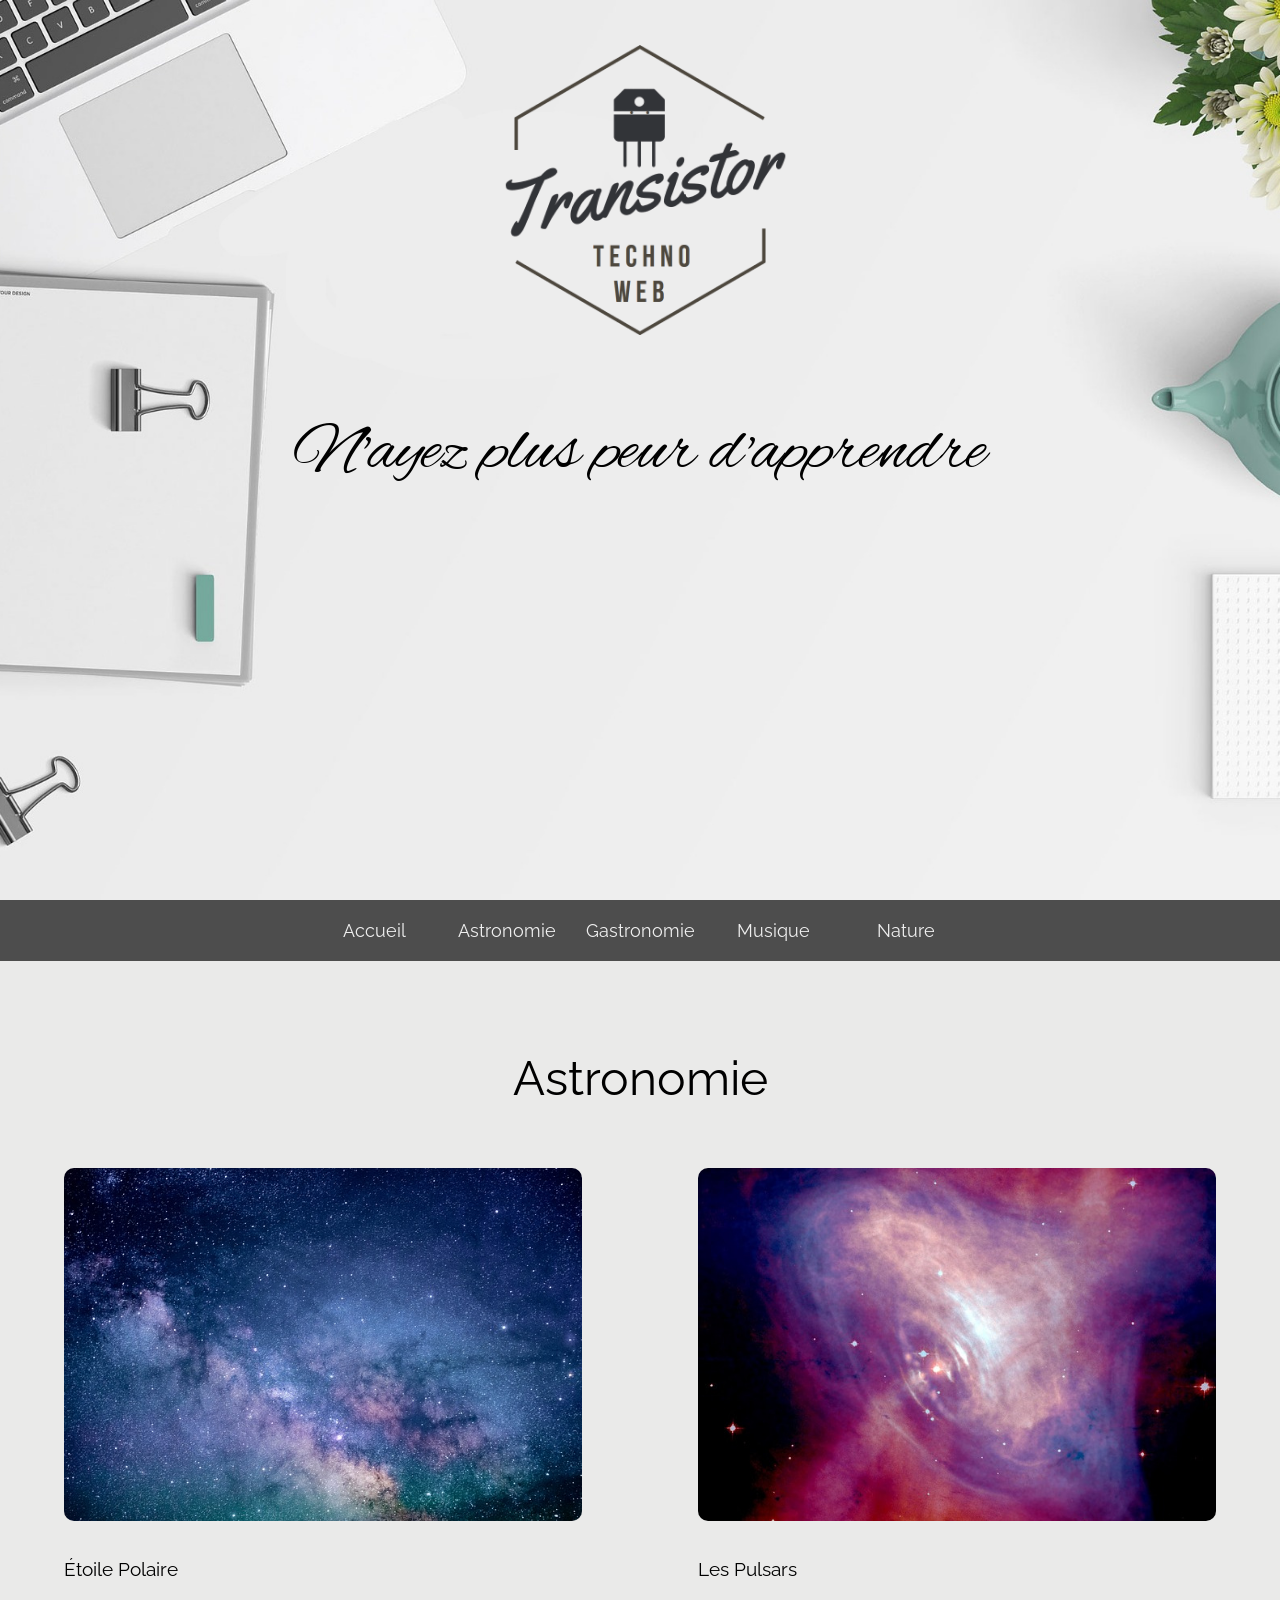
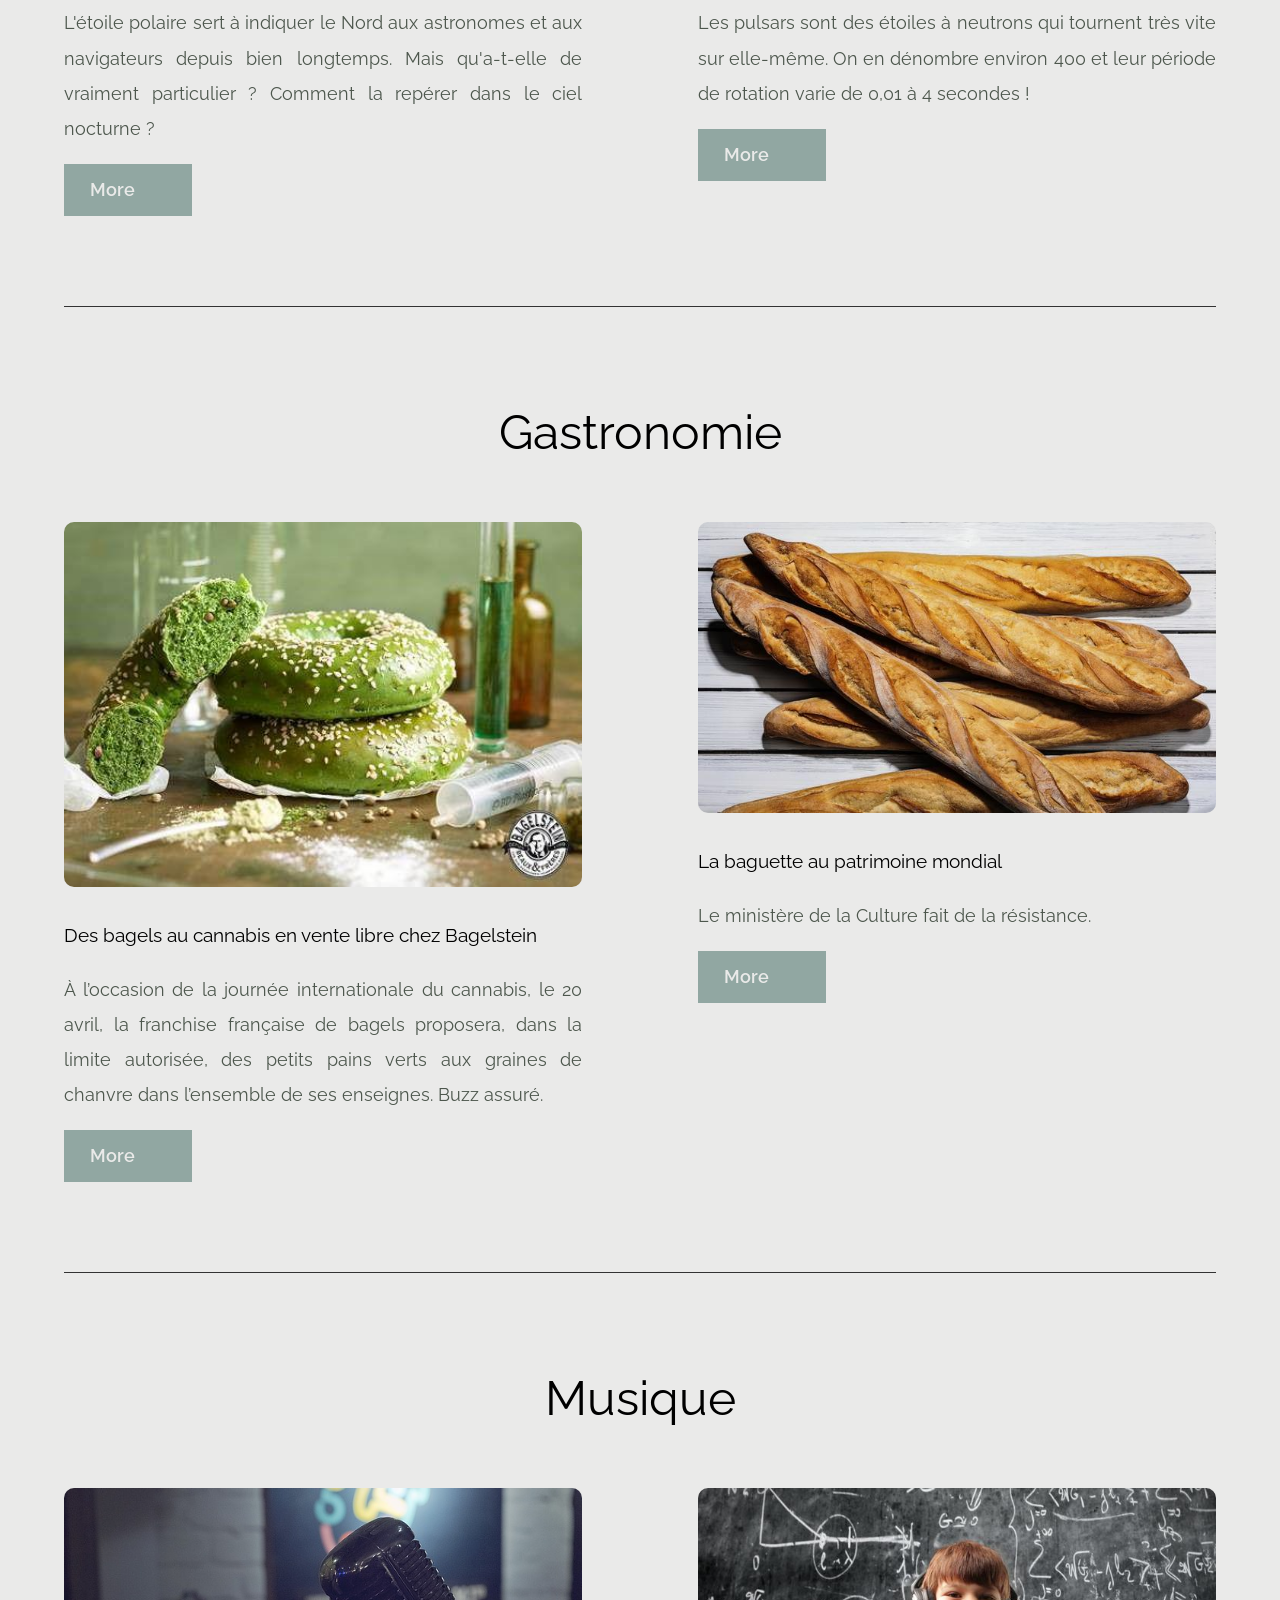
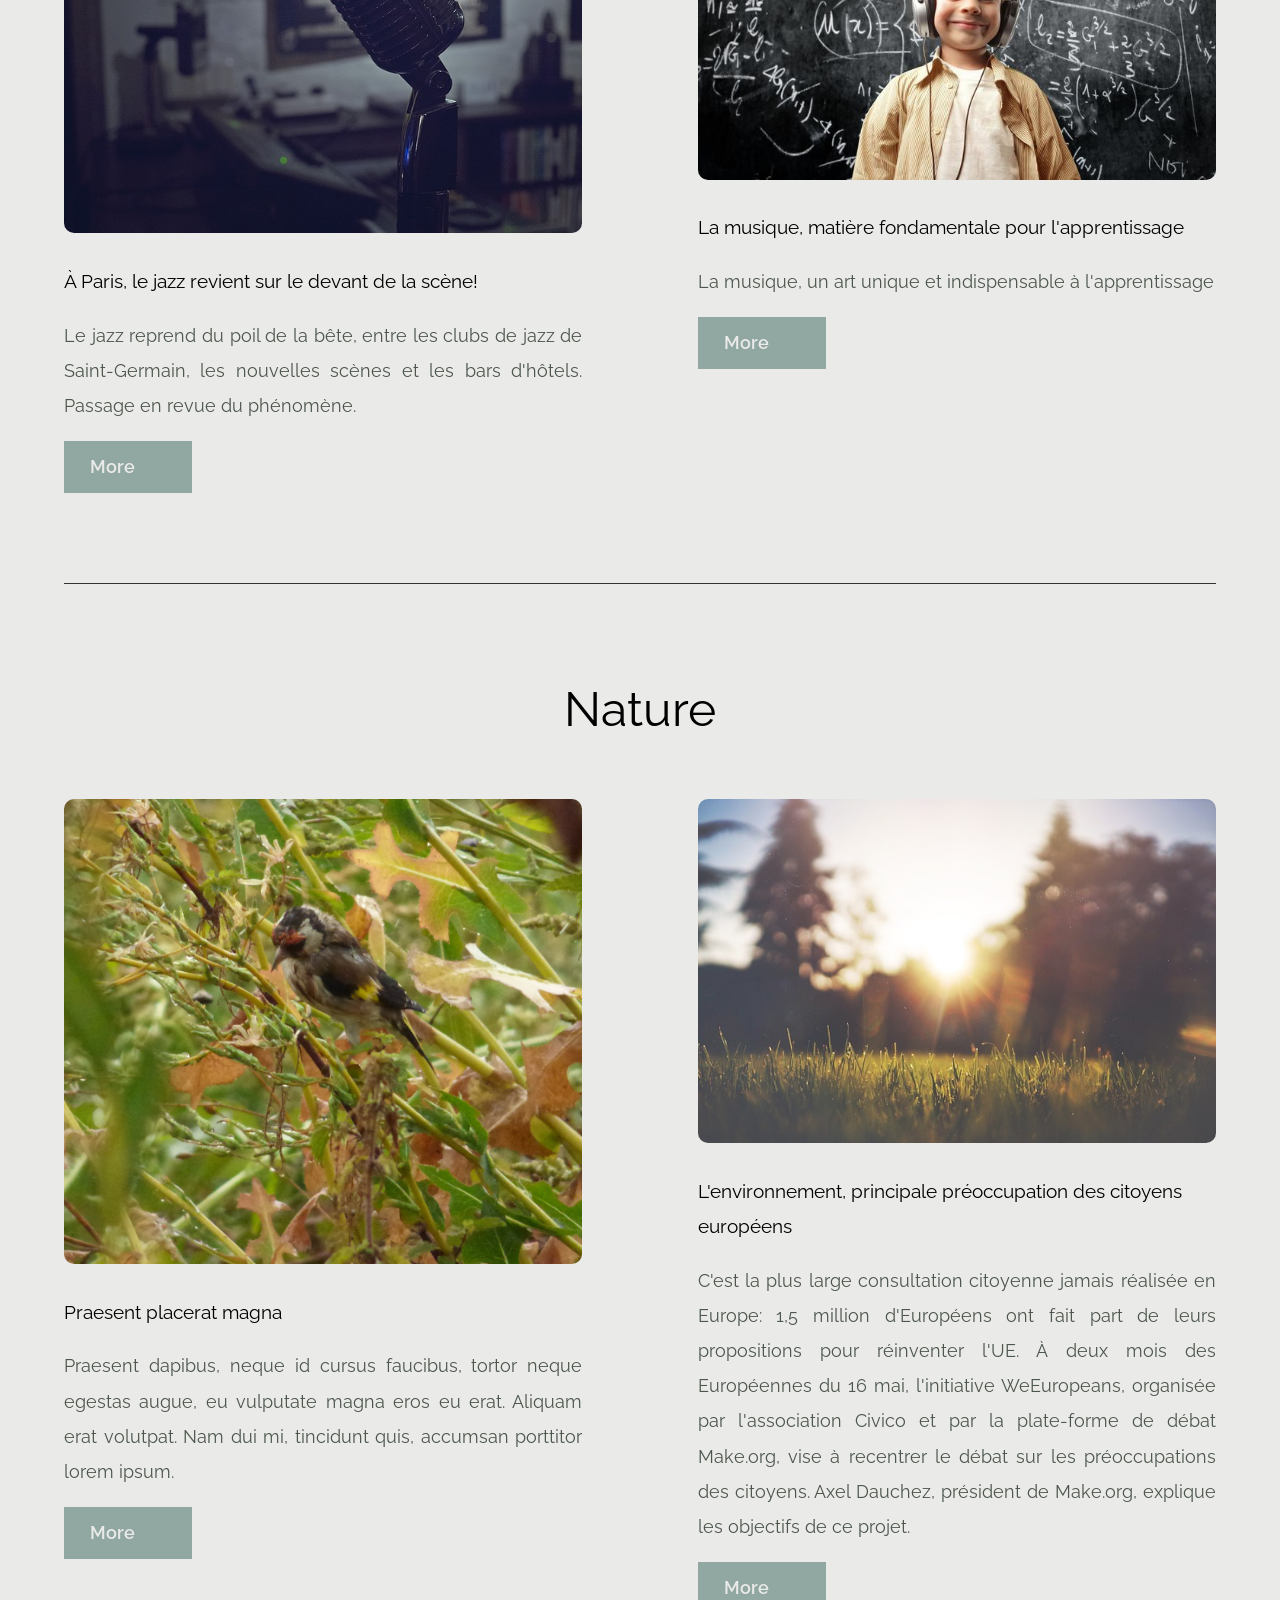
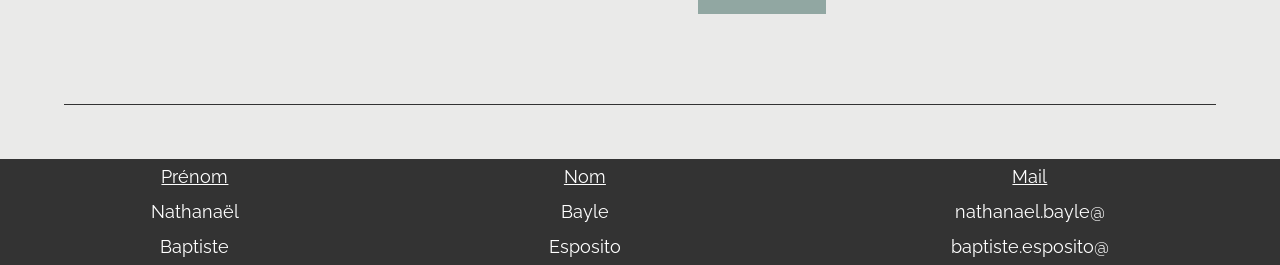
==== index.html @ 78350106 "Add files via upload" ====
<!DOCTYPE html>
<html lang="fr">
	<head>
		<meta charset="UTF-8" />
		<title>Accueil</title>
		<link type="text/css" rel="stylesheet" href="css/reset.css" >
		<link type="text/css" rel="stylesheet" href="css/index.css" >
		<link type="text/css" href="https://fonts.googleapis.com/css?family=Alex+Brush" rel="stylesheet">
	</head>
	<body style="margin:0; padding:0;">

		<!--	Header
		--------------------------------->
		<div class="banner" id="index">
			<img src="imgs/logo/SFlogo.PNG" alt="Transisor"  class="logo">
			<h1>N'ayez plus peur d'apprendre</h1>
		</div>

		<!--	Navigation
		--------------------------------->
		<div class="nav">
		  <input type="checkbox" id="nav-check">
		  <div class="nav-btn">
		    <label for="nav-check">
		      <span></span>
		      <span></span>
		      <span></span>
		    </label>
		  </div>

		  <div class="nav-links">
		    <a class="js-scrollTo" href="#index">Accueil</a>
		    <a class="js-scrollTo" href="#astronomie">Astronomie</a>
		    <a class="js-scrollTo" href="#gastronomie">Gastronomie</a>
		    <a class="js-scrollTo" href="#musique">Musique</a>
		    <a class="js-scrollTo" href="#nature">Nature</a>
		  </div>
		</div>

		<!--	Main
		--------------------------------->

			<!--	Astronomie
			--------------------------------->
			<div class="bordure_transparent" id="astronomie"></div>
			<div class="inner">
				<header>
					<h2>Astronomie</h2>
					<p></p>
				</header>
				<div class="flex">
					<article>
						<div class="image">
							<img src="imgs/part_1/pic_1.jpg" alt="Pic 01" />
						</div>
						<header>
							<h3>Étoile Polaire</h3>
						</header>
						<p>
							L'étoile polaire sert à indiquer le Nord aux astronomes et aux navigateurs depuis bien longtemps. Mais qu'a-t-elle de vraiment particulier ? Comment la repérer dans le ciel nocturne ?
						</p>
						<footer>
							<a href="content/astronomie.html#article_1" class="button special">More</a>
						</footer>
					</article>
					<article>
						<div class="image">
							<img src="imgs/part_1/pic_2.jpg" alt="Pic 02" />
						</div>
						<header>
							<h3>Les Pulsars</h3>
						</header>
						<p>
							Les pulsars sont des étoiles à neutrons qui tournent très vite sur elle-même. On en dénombre environ 400 et leur période de rotation varie de 0,01 à 4 secondes !
						</p>
						<footer>
							<a href="content/astronomie.html#article_2" class="button special">More</a>
						</footer>
					</article>
				</div>
				<div class="bordure" id="gastronomie"></div>
			</div>

			<!--	Gastronomie
			--------------------------------->
			<div class="inner">
				<header>
					<h2>Gastronomie</h2>
					<p></p>
				</header>
				<div class="flex">
					<article>
						<div class="image">
							<img src="imgs/part_2/pic_1.jpg" alt="Pic 01" />
						</div>
						<header>
							<h3>Des bagels au cannabis en vente libre chez Bagelstein</h3>
						</header>
						<p>À l’occasion de la journée internationale du cannabis, le 20 avril, la franchise française de bagels proposera, dans la limite autorisée, des petits pains verts aux graines de chanvre dans l’ensemble de ses enseignes. Buzz assuré.</p>
						<footer>
							<a href="content/gastronomie.html#article_1" class="button special">More</a>
						</footer>
					</article>
					<article>
						<div class="image">
							<img src="imgs/part_2/pic_2.jpg" alt="Pic 02" />
						</div>
						<header>
							<h3>La baguette au patrimoine mondial</h3>
						</header>
						<p>
							Le ministère de la Culture fait de la résistance.
						</p>
						<footer>
							<a href="content/gastronomie.html#article_2" class="button special">More</a>
						</footer>
					</article>
				</div>
				<div class="bordure" id="musique"></div>
			</div>

			<!--	Musique
			--------------------------------->
			<div class="inner">
				<header>
					<h2>Musique</h2>
					<p></p>
				</header>
				<div class="flex">
					<article>
						<div class="image">
							<img src="imgs/part_3/pic_1.jpg" alt="Pic 01" />
						</div>
						<header>
							<h3>À Paris, le jazz revient sur le devant de la scène!</h3>
						</header>
						<p>
							Le jazz reprend du poil de la bête, entre les clubs de jazz de Saint-Germain, les nouvelles scènes et les bars d'hôtels. Passage en revue du phénomène.
						</p>
						<footer>
							<a href="content/musique.html#article_1" class="button special">More</a>
						</footer>
					</article>
					<article>
						<div class="image">
							<img src="imgs/part_3/pic_2.jpg" alt="Pic 02" />
						</div>
						<header>
							<h3>La musique, matière fondamentale pour l'apprentissage</h3>
						</header>
						<p>
							La musique, un art unique et indispensable à l'apprentissage
						</p>
						<footer>
							<a href="content/musique.html#article_2" class="button special">More</a>
						</footer>
					</article>
				</div>
				<div class="bordure" id="nature"></div>
			</div>

			<!--	Nature
			--------------------------------->
			<div class="inner">
				<header>
					<h2>Nature</h2>
					<p></p>
				</header>
				<div class="flex">
					<article>
						<div class="image">
							<img src="imgs/part_4/pic_1.jpg" alt="Pic 01" />
						</div>
						<header>
							<h3>Praesent placerat magna</h3>
						</header>
						<p>Praesent dapibus, neque id cursus faucibus, tortor neque egestas augue, eu vulputate magna eros eu erat. Aliquam erat volutpat. Nam dui mi, tincidunt quis, accumsan porttitor lorem ipsum.</p>
						<footer>
							<a href="content/nature.html#article_1" class="button special">More</a>
						</footer>
					</article>
					<article>
						<div class="image">
							<img src="imgs/part_4/pic_2.jpg" alt="Pic 02" />
						</div>
						<header>
							<h3>L'environnement, principale préoccupation des citoyens européens</h3>
						</header>
						<p>
							C'est la plus large consultation citoyenne jamais réalisée en Europe: 1,5 million d'Européens ont fait part de leurs propositions pour réinventer l'UE. À deux mois des Européennes du 16 mai, l'initiative WeEuropeans, organisée par l'association Civico et par la plate-forme de débat Make.org, vise à recentrer le débat sur les préoccupations des citoyens. Axel Dauchez, président de Make.org, explique les objectifs de ce projet.
						</p>
						<footer>
							<a href="content/nature.html#article_2" class="button special">More</a>
						</footer>
					</article>
				</div>
				<div class="bordure"></div>
			</div>

		<!--	Footer
		--------------------------------->
		<footer>
			<table>
			   <tr>
			      <th>Prénom</th>
			      <th>Nom</th>
			      <th>Mail</th>
			   </tr>
			   <tr>
			      <td>Nathanaël</td>
			      <td>Bayle</td>
			      <td>nathanael.bayle@</td>
			   </tr>
			   <tr>
			      <td>Baptiste</td>
			      <td>Esposito</td>
			      <td>baptiste.esposito@</td>
			   </tr>
			</table>
		</footer>

		<!--	Javascript
		--------------------------------->
		<script type="text/javascript" src="js/jquery.js"></script>
		<script type="text/javascript" src="js/script.js"></script>


	</body>
</html>
---- css/index.css ----
@charset "UTF-8";
@import "https://fonts.googleapis.com/css?family=Raleway:100,300,600";

/*******	Body	*******/
* {
  box-sizing: border-box;
}

body {
	line-height: 200%;
	height: 100%;
	font-size: 110%;
	font-family: "Raleway", Arial, Helvetica, sans-serif;
	background-color: rgb(234, 234, 233);
}

/******* Titres *******/
p {
	color: rgb(77, 87, 77);
	position: relative;
	margin: 2vh 0 2vh 0;
	text-align: justify;
}

h1 {
	margin-top: 10vh;
	font-family: 'Alex Brush';
	font-size: 400%;
}

h2 {
	font-size: 125%;
	margin-top: -1em;
}

h3 {
	font-size: 110%;
	margin-top: -0.8em;
}

h4, h5, h6 {
	font-size: 90%;
	margin-top: -0.6em;
}

/*******	Bordure	*******/
.bordure {
	margin-top: 10vh;
	border-bottom: 1px solid #333;
}

.bordure_transparent {
	margin-bottom: 5vh;
	border-bottom: 1px solid rgb(0,0,0,0);
}

/******* Banner *******/
.banner {
	background-image: url("../imgs/slide_0.1.jpg");
	background-repeat: no-repeat;
	background-position: center;
	background-attachment: fixed;
	height: 100vh;
	text-align: center;
	background-size: cover;
}

.logo {
	margin-top: 5vh;
	width: 25%;
}

/*******	Navigation	*******/
.nav {
  height: 61px;
  width: 100%;
  background-color: #4d4d4d;
  position: relative;
	z-index: 100;
	text-align: center;
}

.nav-btn {
  display: none;
}

.nav-links {
  display: inline;

}

a {
	width: 10vw;
  display: inline-block;
  padding: 13px 10px 13px 10px;
  text-decoration: none;
  color: #efefef;
}

a:hover {
  background-color: rgba(0, 0, 0, 0.3);
}

#nav-check {
  display: none;
}

.sticky {
    top: 0;
		width: 100%;
    position: fixed;
		text-align: center;
		box-shadow: 0px 1px 15px #111;
}

/*******	Flex	*******/
.flex {
	display: flex;
	flex-wrap: wrap;
	justify-content: space-between;
}

.flex article {
	width: 45%;
}

/*******	Inner	*******/
.inner {
	max-width: 75vw;
	margin: 0vh auto;
	padding: 6vh 0;
}

.inner header h2,
.inner header p  {
	text-align: center;
	margin: 0 0 8vh 0;
}

.inner article h3 {
	text-align: left;
}

.inner header h2 {
	font-size: 2.75em;
	margin: 0 0 .5em 0;
}

/*******	Image	*******/
.image {
	display: inline-block;
	display: block;
	margin: 0 0 2em 0;
}

.image img {
	border-radius: 10px;
	width: 100%;
	text-align: center;
}

/*******	Button *******/
.button {
	transition: 0.2s ease-in-out, color 0.2s ease-in-out;
	display: inline-block;
	font-weight: 600;
	line-height: 2.95em;
	padding: 0 1.5em;
	text-decoration: none;
	color: rgb(234, 234, 233);
}

.button:hover {
	background-color: rgb(116, 116, 100);
}

.button.special {
	background-color: rgb(145, 167, 162);
}

.button.special:hover {
	background-color: rgb(116, 116, 100);
}

/******* Tableau *******/
table {
	color:white;
	text-align:justify;
	margin: auto;
}

table th {
	width: 7em;
	text-decoration:underline;
}

/******* Footer *******/
footer table {
	background-color:#333;
	border-color:black;
	padding:0;
	text-align: center;
	width: 100%;
}

/*******	Media Query	*******/
@media (max-width:480px) {
	/*	Banner	*/
	.banner {
		background-image: none;
		background-color: rgb(234, 234, 233);
		height: 65vh;
		font-size: 60%;
	}

	h1 {
		margin-top:5vh;
	}

	.logo {
		margin-top: 5vh;
		width: 70%;
	}

	/*	Navigation	*/
	.nav {
		  height: 50px;
			text-align: left;
	}
	.nav-btn {
	  display: inline-block;
	}

	.nav-links {
				text-align: center;
	}

	label {
	  display: inline-block;
	  width: 50px;
	  height: 50px;
	  padding: 13px;
	}

	label:hover {
	  background-color: rgba(0, 0, 0, 0.3);
	}

	span {
	  display: block;
	  width: 25px;
	  height: 10px;
	  border-top: 2px solid #eee;
	}

	.nav-links {
	  position: absolute;
	  display: block;
	  width: 100%;
	  background-color: #333;
	  height: 0px;
	  transition: all 0.3s ease-in;
	  overflow-y: hidden;
	  top: 50px;
	}

	a {
	  display: block;
	  width: 100%;
	}

	#nav-check:not(:checked) {
	  height: 0px;
	}

	#nav-check:checked ~ .nav-links {
	  height: calc(41.5vh);
	  overflow-y: auto;
	}

	/*	Inner	*/
	.inner {
		max-width: 85%;
		text-align: center;
	}

	.button {
		padding: 0;
		width: 100%;
	}

	.image img {
		width: 100%;
		text-align: center;
	}
}

@media screen and (max-width: 736px) {
	.inner header {
		margin-bottom: 2em;
	}

	.inner header h2 {
		font-size: 2em;
	}

	.inner header p {
			font-size: .9em;
	}
}

@media screen and (max-width: 980px) {
	.flex article {
		width: 100%;
		margin-bottom: 3em;
	}

	.inner {
		padding: 2em 0;
	}

	.image img {
		width: 80%;
		margin: auto;
		text-align: center;
	}
}

@media screen and (max-width: 1280px) {
	.inner {
		max-width: 90%;
	}
}
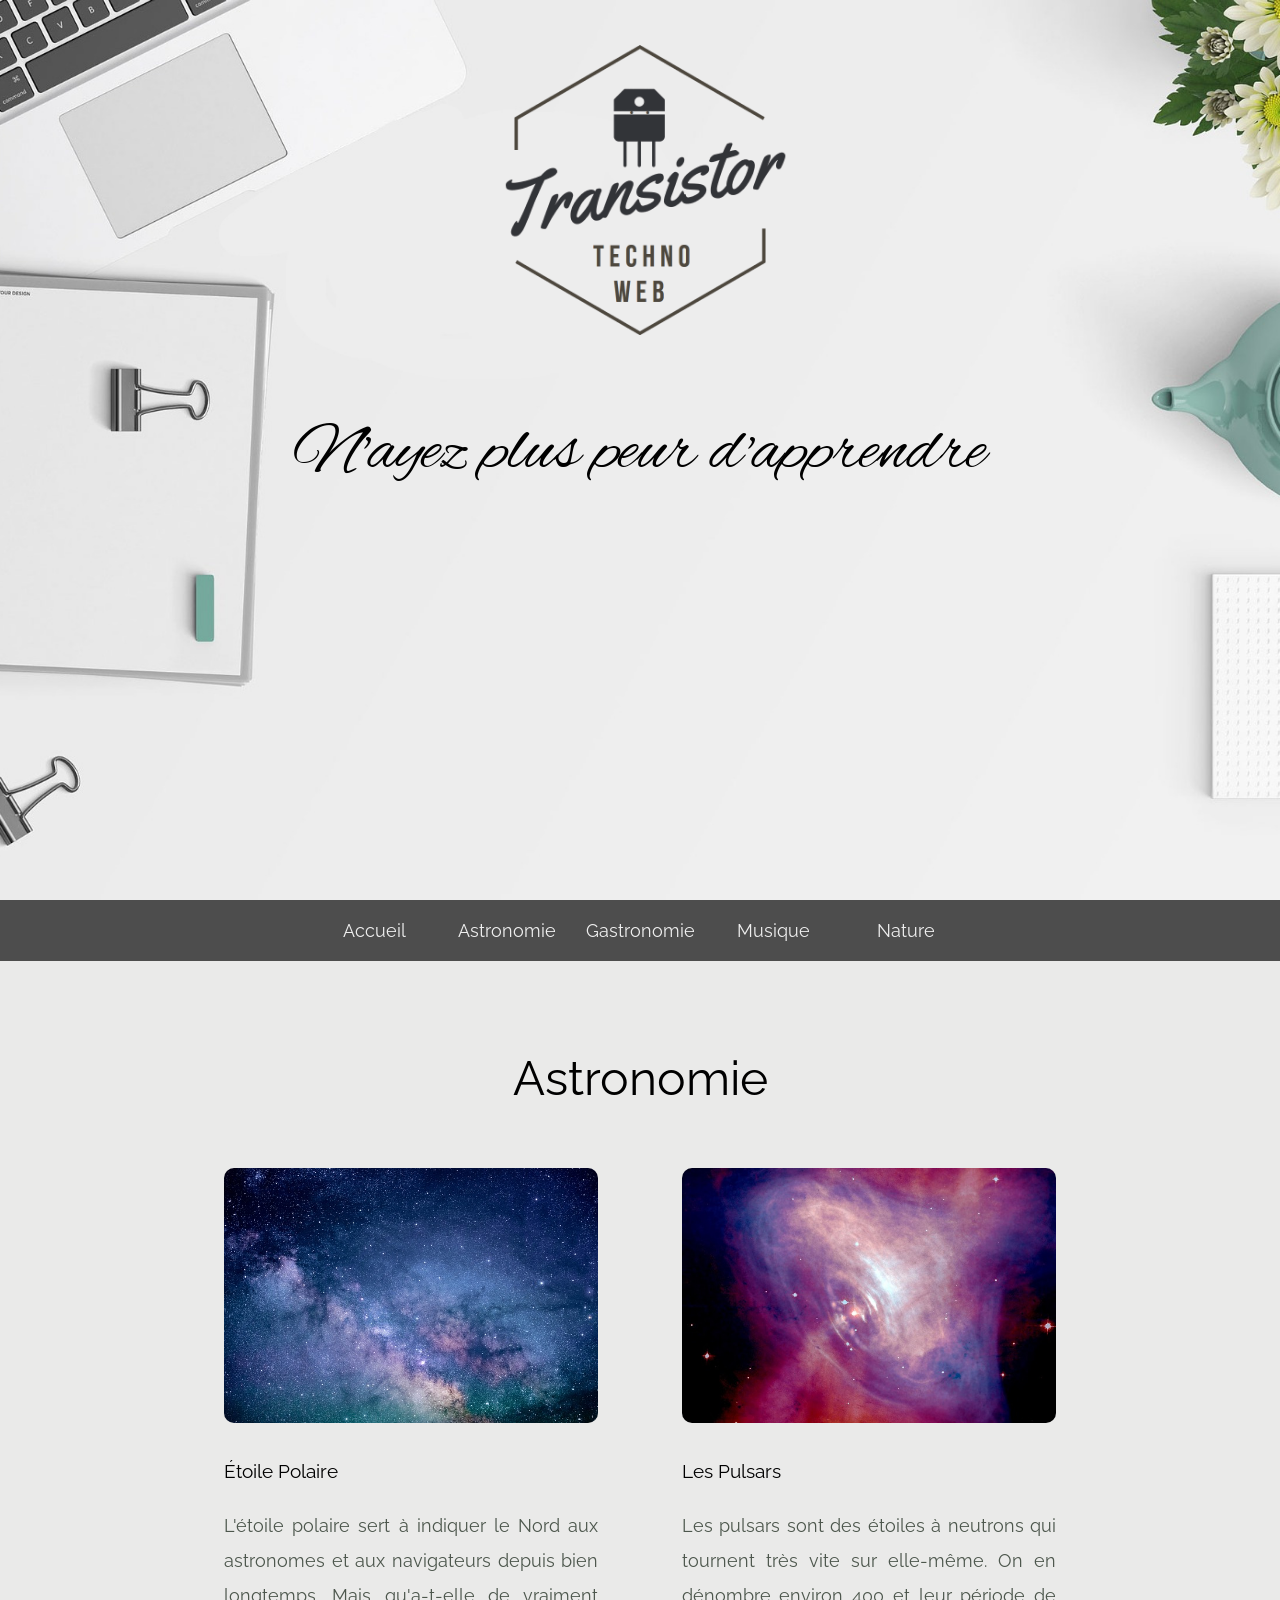
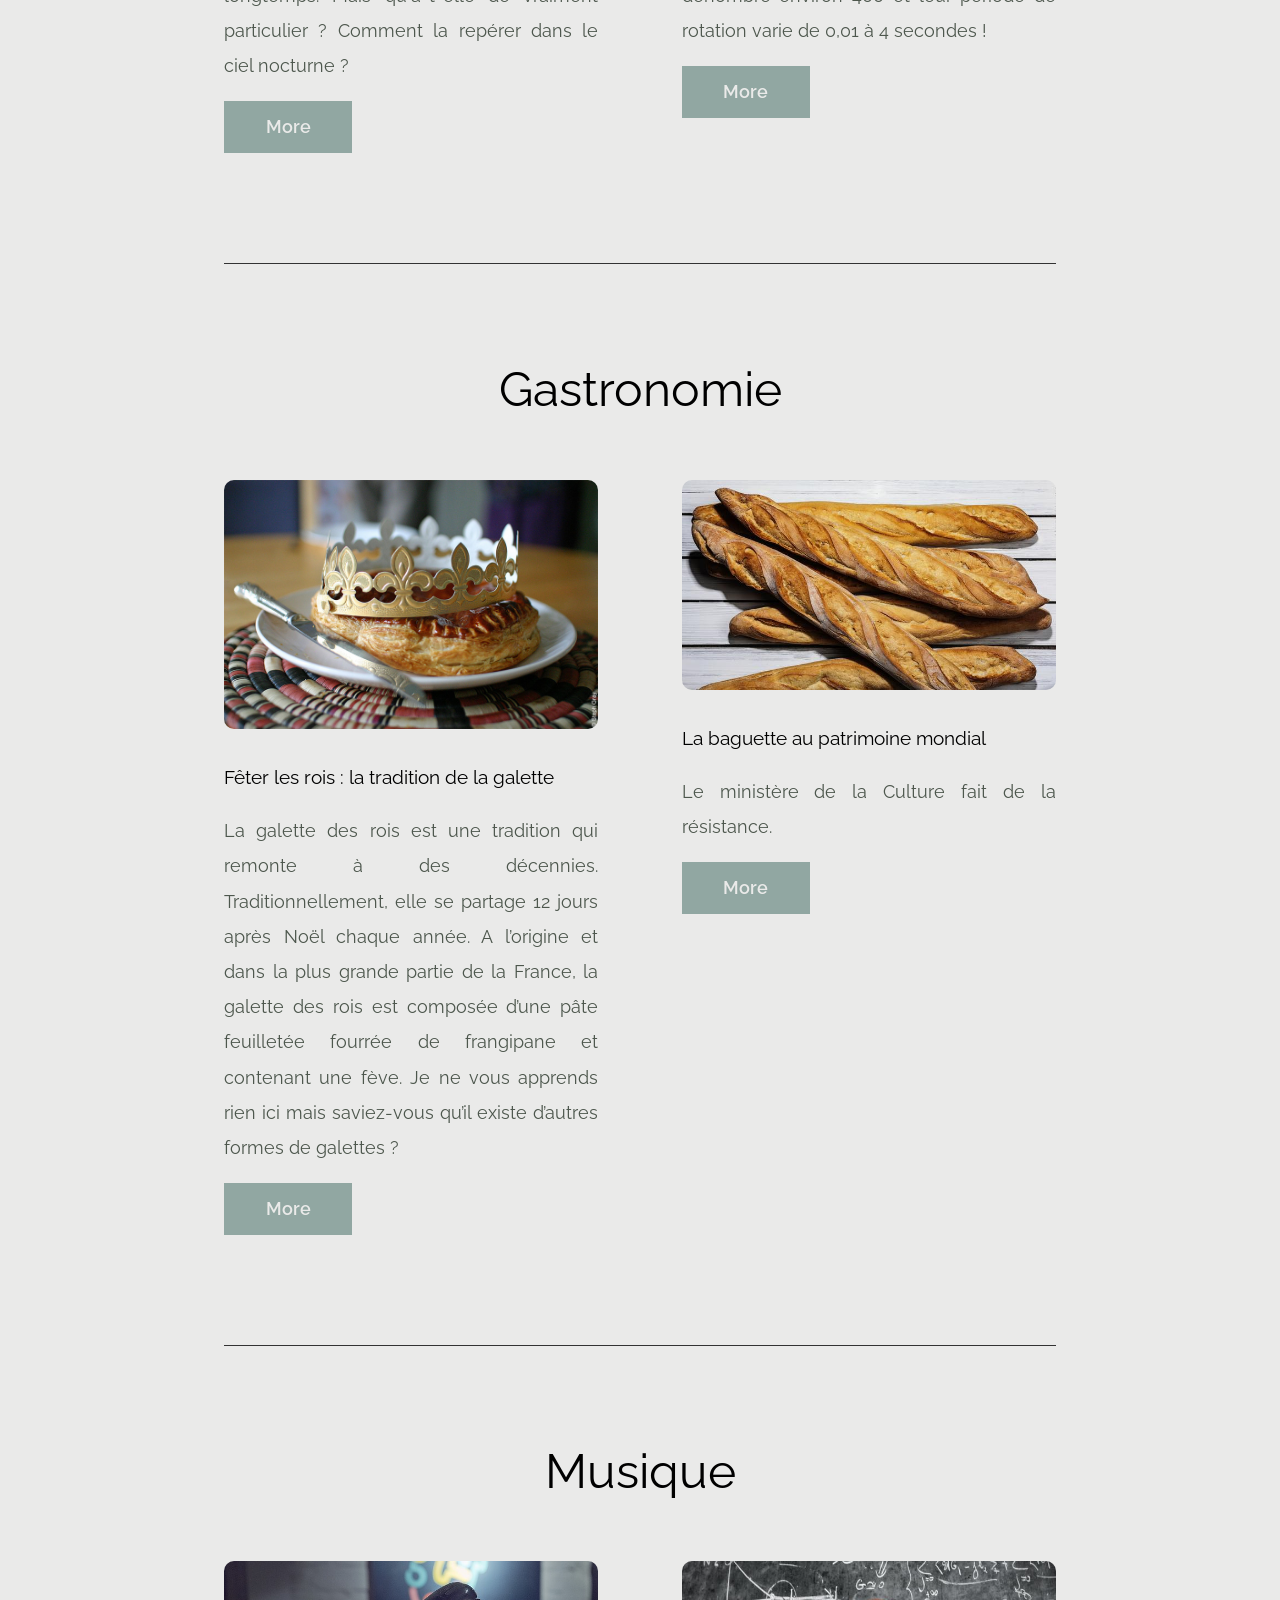
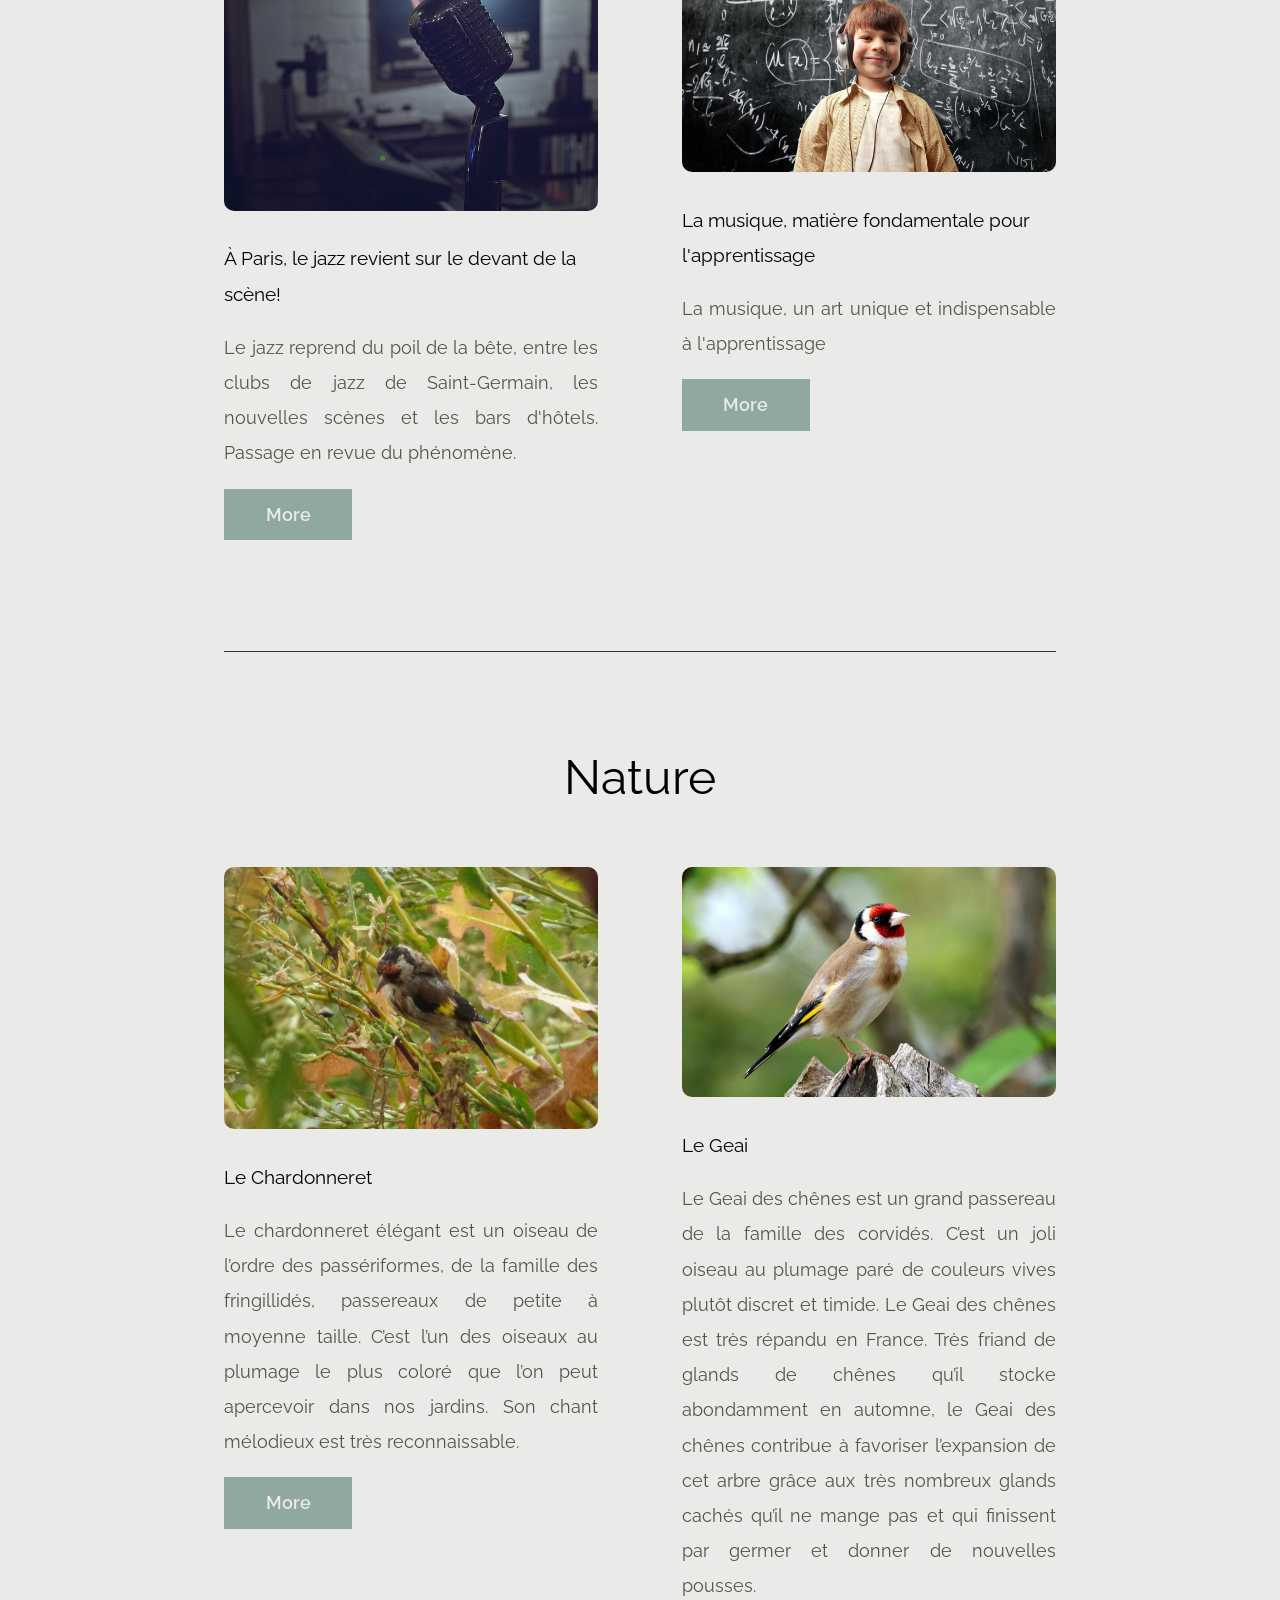
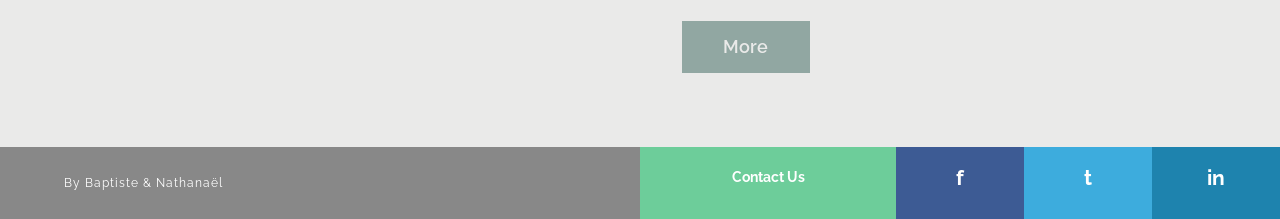
==== commit bdd0f3f0: "Add files via upload" ====
--- a/index.html
+++ b/index.html
@@ -5,7 +5,6 @@
 		<title>Accueil</title>
 		<link type="text/css" rel="stylesheet" href="css/reset.css" >
 		<link type="text/css" rel="stylesheet" href="css/index.css" >
-		<link type="text/css" href="https://fonts.googleapis.com/css?family=Alex+Brush" rel="stylesheet">
 	</head>
 	<body style="margin:0; padding:0;">
 
@@ -39,7 +38,6 @@
 
 		<!--	Main
 		--------------------------------->
-
 			<!--	Astronomie
 			--------------------------------->
 			<div class="bordure_transparent" id="astronomie"></div>
@@ -60,7 +58,7 @@
 							L'étoile polaire sert à indiquer le Nord aux astronomes et aux navigateurs depuis bien longtemps. Mais qu'a-t-elle de vraiment particulier ? Comment la repérer dans le ciel nocturne ?
 						</p>
 						<footer>
-							<a href="content/astronomie.html#article_1" class="button special">More</a>
+							<a href="content/astronomie.html#article_1" class="button">More</a>
 						</footer>
 					</article>
 					<article>
@@ -74,7 +72,7 @@
 							Les pulsars sont des étoiles à neutrons qui tournent très vite sur elle-même. On en dénombre environ 400 et leur période de rotation varie de 0,01 à 4 secondes !
 						</p>
 						<footer>
-							<a href="content/astronomie.html#article_2" class="button special">More</a>
+							<a href="content/astronomie.html#article_2" class="button">More</a>
 						</footer>
 					</article>
 				</div>
@@ -94,11 +92,13 @@
 							<img src="imgs/part_2/pic_1.jpg" alt="Pic 01" />
 						</div>
 						<header>
-							<h3>Des bagels au cannabis en vente libre chez Bagelstein</h3>
-						</header>
-						<p>À l’occasion de la journée internationale du cannabis, le 20 avril, la franchise française de bagels proposera, dans la limite autorisée, des petits pains verts aux graines de chanvre dans l’ensemble de ses enseignes. Buzz assuré.</p>
-						<footer>
-							<a href="content/gastronomie.html#article_1" class="button special">More</a>
+							<h3>Fêter les rois : la tradition de la galette</h3>
+						</header>
+						<p>
+							La galette des rois est une tradition qui remonte à des décennies. Traditionnellement, elle se partage 12 jours après Noël chaque année. A l’origine et dans la plus grande partie de la France, la galette des rois est composée d’une pâte feuilletée fourrée de frangipane et contenant une fève. Je ne vous apprends rien ici mais saviez-vous qu’il existe d’autres formes de galettes ?
+						</p>
+						<footer>
+							<a href="content/gastronomie.html#article_1" class="button">More</a>
 						</footer>
 					</article>
 					<article>
@@ -112,7 +112,7 @@
 							Le ministère de la Culture fait de la résistance.
 						</p>
 						<footer>
-							<a href="content/gastronomie.html#article_2" class="button special">More</a>
+							<a href="content/gastronomie.html#article_2" class="button">More</a>
 						</footer>
 					</article>
 				</div>
@@ -138,7 +138,7 @@
 							Le jazz reprend du poil de la bête, entre les clubs de jazz de Saint-Germain, les nouvelles scènes et les bars d'hôtels. Passage en revue du phénomène.
 						</p>
 						<footer>
-							<a href="content/musique.html#article_1" class="button special">More</a>
+							<a href="content/musique.html#article_1" class="button">More</a>
 						</footer>
 					</article>
 					<article>
@@ -152,7 +152,7 @@
 							La musique, un art unique et indispensable à l'apprentissage
 						</p>
 						<footer>
-							<a href="content/musique.html#article_2" class="button special">More</a>
+							<a href="content/musique.html#article_2" class="button">More</a>
 						</footer>
 					</article>
 				</div>
@@ -172,11 +172,11 @@
 							<img src="imgs/part_4/pic_1.jpg" alt="Pic 01" />
 						</div>
 						<header>
-							<h3>Praesent placerat magna</h3>
-						</header>
-						<p>Praesent dapibus, neque id cursus faucibus, tortor neque egestas augue, eu vulputate magna eros eu erat. Aliquam erat volutpat. Nam dui mi, tincidunt quis, accumsan porttitor lorem ipsum.</p>
-						<footer>
-							<a href="content/nature.html#article_1" class="button special">More</a>
+							<h3>Le Chardonneret</h3>
+						</header>
+						<p>Le chardonneret élégant est un oiseau de l’ordre des passériformes, de la famille des fringillidés, passereaux de petite à moyenne taille. C’est l’un des oiseaux au plumage le plus coloré que l’on peut apercevoir dans nos jardins. Son chant mélodieux est très reconnaissable.</p>
+						<footer>
+							<a href="content/nature.html#article_1" class="button">More</a>
 						</footer>
 					</article>
 					<article>
@@ -184,46 +184,36 @@
 							<img src="imgs/part_4/pic_2.jpg" alt="Pic 02" />
 						</div>
 						<header>
-							<h3>L'environnement, principale préoccupation des citoyens européens</h3>
-						</header>
-						<p>
-							C'est la plus large consultation citoyenne jamais réalisée en Europe: 1,5 million d'Européens ont fait part de leurs propositions pour réinventer l'UE. À deux mois des Européennes du 16 mai, l'initiative WeEuropeans, organisée par l'association Civico et par la plate-forme de débat Make.org, vise à recentrer le débat sur les préoccupations des citoyens. Axel Dauchez, président de Make.org, explique les objectifs de ce projet.
-						</p>
-						<footer>
-							<a href="content/nature.html#article_2" class="button special">More</a>
-						</footer>
-					</article>
-				</div>
-				<div class="bordure"></div>
+							<h3>Le Geai</h3>
+						</header>
+						<p>
+							Le Geai des chênes est un grand passereau de la famille des corvidés. C’est un joli oiseau au plumage paré de couleurs vives plutôt discret et timide. Le Geai des chênes est très répandu en France. Très friand de glands de chênes qu’il stocke abondamment en automne, le Geai des chênes contribue à favoriser l’expansion de cet arbre grâce aux très nombreux glands cachés qu’il ne mange pas et qui finissent par germer et donner de nouvelles pousses.
+						</p>
+						<footer>
+							<a href="content/nature.html#article_2" class="button">More</a>
+						</footer>
+					</article>
+				</div>
 			</div>
 
 		<!--	Footer
 		--------------------------------->
 		<footer>
-			<table>
-			   <tr>
-			      <th>Prénom</th>
-			      <th>Nom</th>
-			      <th>Mail</th>
-			   </tr>
-			   <tr>
-			      <td>Nathanaël</td>
-			      <td>Bayle</td>
-			      <td>nathanael.bayle@</td>
-			   </tr>
-			   <tr>
-			      <td>Baptiste</td>
-			      <td>Esposito</td>
-			      <td>baptiste.esposito@</td>
-			   </tr>
-			</table>
-		</footer>
+  <div class="copyright">
+    <p>By Baptiste & Nathanaël</p>
+  </div>
+  <div class="social">
+    <a href="" class="support">Contact Us</a>
+    <a href="https://www.facebook.com/bayl.nat" class="face">f</a>
+    <a href="https://twitter.com/nathanael_bayle" class="tweet">t</a>
+    <a href="https://fr.linkedin.com/in/nathanael-bayle" class="linked">in</a>
+  </div>
+</footer>
 
 		<!--	Javascript
 		--------------------------------->
 		<script type="text/javascript" src="js/jquery.js"></script>
 		<script type="text/javascript" src="js/script.js"></script>
 
-
 	</body>
 </html>
--- a/css/index.css
+++ b/css/index.css
@@ -1,5 +1,6 @@
 @charset "UTF-8";
 @import "https://fonts.googleapis.com/css?family=Raleway:100,300,600";
+@import "https://fonts.googleapis.com/css?family=Alex+Brush";
 
 /*******	Body	*******/
 * {
@@ -11,7 +12,7 @@
 	height: 100%;
 	font-size: 110%;
 	font-family: "Raleway", Arial, Helvetica, sans-serif;
-	background-color: rgb(234, 234, 233);
+  background-color: rgb(234, 234, 233);
 }
 
 /******* Titres *******/
@@ -28,6 +29,12 @@
 	font-size: 400%;
 }
 
+@media (max-width:1200px) {
+  h1 {
+		margin-top:5vh;
+	}
+}
+
 h2 {
 	font-size: 125%;
 	margin-top: -1em;
@@ -52,6 +59,12 @@
 .bordure_transparent {
 	margin-bottom: 5vh;
 	border-bottom: 1px solid rgb(0,0,0,0);
+}
+
+@media (max-width:740px) {
+  .bordure {
+    margin-top: 5vh;
+  }
 }
 
 /******* Banner *******/
@@ -65,19 +78,50 @@
 	background-size: cover;
 }
 
+@media (max-width:1200px) {
+  	.banner {
+      height: 65vh;
+      background-position: right;
+    }
+}
+
+@media (orientation: landscape) and (max-width:max-height) {
+  .banner {
+    height: 100vh;
+  }
+}
+
 .logo {
 	margin-top: 5vh;
 	width: 25%;
 }
 
+@media (min-width:530px) and (max-width:1200px) {
+  .logo {
+    width: 300px;
+  }
+}
+
+@media (orientation: landscape) and (max-width:1200px){
+  .logo {
+    width:200px;
+  }
+}
+
+@media (max-width:530px) {
+	.logo {
+		width: 200px;
+	}
+}
+
 /*******	Navigation	*******/
 .nav {
-  height: 61px;
-  width: 100%;
   background-color: #4d4d4d;
-  position: relative;
-	z-index: 100;
-	text-align: center;
+  padding: 0;
+  position: sticky;
+  top: 0;
+  z-index: 10;
+  text-align: center;
 }
 
 .nav-btn {
@@ -86,10 +130,9 @@
 
 .nav-links {
   display: inline;
-
-}
-
-a {
+}
+
+ a {
 	width: 10vw;
   display: inline-block;
   padding: 13px 10px 13px 10px;
@@ -103,6 +146,66 @@
 
 #nav-check {
   display: none;
+}
+
+@media (min-width:530px) and (max-width:1200px) {
+  .nav a {
+    width:19vw;
+  }
+}
+
+@media (max-width:530px) {
+	.nav {
+		  height: 50px;
+			text-align: left;
+	}
+
+	.nav-btn {
+	  display: inline-block;
+	}
+
+	.nav-links {
+		text-align: center;
+	}
+
+	label {
+	  display: inline-block;
+	  width: 50px;
+	  height: 50px;
+	  padding: 13px;
+	}
+
+	label:hover {
+	  background-color: rgba(0, 0, 0, 0.3);
+	}
+
+	span {
+	  display: block;
+	  width: 25px;
+	  height: 10px;
+	  border-top: 2px solid #eee;
+	}
+
+	.nav-links {
+	  position: absolute;
+	  display: block;
+	  width: 100%;
+	  background-color: #333;
+	  height: 0px;
+	  transition: all 0.3s ease-in;
+	  overflow-y: hidden;
+	  top: 50px;
+	}
+
+	a {
+	  display: block;
+	  width: 100%;
+	}
+
+	#nav-check:checked ~ .nav-links {
+	  height: calc(307px);
+	  overflow-y: auto;
+	}
 }
 
 .sticky {
@@ -124,9 +227,31 @@
 	width: 45%;
 }
 
+@media (min-width:740px) and (max-width:1200px) {
+  .flex article {
+    width: 45%;
+    margin-bottom: 3em;
+  }
+}
+
+@media (min-width:530px) and (max-width:740px) {
+  .flex article {
+    width: 85%;
+    margin-bottom: 3em;
+    margin:auto;
+  }
+}
+
+@media (max-width: 530px) {
+	.flex article {
+		width: 100%;
+		margin-bottom: 3em;
+	}
+}
+
 /*******	Inner	*******/
 .inner {
-	max-width: 75vw;
+	max-width: 65vw;
 	margin: 0vh auto;
 	padding: 6vh 0;
 }
@@ -146,9 +271,26 @@
 	margin: 0 0 .5em 0;
 }
 
+@media (min-width:740px) and (max-width:1200px) {
+  .inner {
+		max-width: 90%;
+	}
+}
+
+@media (min-width:530px) and (max-width:740px) {
+  .inner {
+		max-width: 100%;
+	}
+}
+
+@media (max-width:530px) {
+	.inner {
+		max-width: 85%;
+	}
+}
+
 /*******	Image	*******/
 .image {
-	display: inline-block;
 	display: block;
 	margin: 0 0 2em 0;
 }
@@ -157,6 +299,19 @@
 	border-radius: 10px;
 	width: 100%;
 	text-align: center;
+}
+
+@media (min-width:530px) and (max-width:740px) {
+  .image img {
+  	width: 90%;
+    margin: 5vh;
+  }
+}
+
+@media (max-width:530px) {
+  .image img {
+		text-align: center;
+	}
 }
 
 /*******	Button *******/
@@ -168,166 +323,88 @@
 	padding: 0 1.5em;
 	text-decoration: none;
 	color: rgb(234, 234, 233);
+  background-color: rgb(145, 167, 162);
+  text-align: center;
 }
 
 .button:hover {
 	background-color: rgb(116, 116, 100);
 }
 
-.button.special {
-	background-color: rgb(145, 167, 162);
-}
-
-.button.special:hover {
-	background-color: rgb(116, 116, 100);
-}
-
-/******* Tableau *******/
-table {
-	color:white;
-	text-align:justify;
-	margin: auto;
-}
-
-table th {
-	width: 7em;
-	text-decoration:underline;
-}
-
-/******* Footer *******/
-footer table {
-	background-color:#333;
-	border-color:black;
-	padding:0;
-	text-align: center;
-	width: 100%;
-}
-
-/*******	Media Query	*******/
-@media (max-width:480px) {
-	/*	Banner	*/
-	.banner {
-		background-image: none;
-		background-color: rgb(234, 234, 233);
-		height: 65vh;
-		font-size: 60%;
-	}
-
-	h1 {
-		margin-top:5vh;
-	}
-
-	.logo {
-		margin-top: 5vh;
-		width: 70%;
-	}
-
-	/*	Navigation	*/
-	.nav {
-		  height: 50px;
-			text-align: left;
-	}
-	.nav-btn {
-	  display: inline-block;
-	}
-
-	.nav-links {
-				text-align: center;
-	}
-
-	label {
-	  display: inline-block;
-	  width: 50px;
-	  height: 50px;
-	  padding: 13px;
-	}
-
-	label:hover {
-	  background-color: rgba(0, 0, 0, 0.3);
-	}
-
-	span {
-	  display: block;
-	  width: 25px;
-	  height: 10px;
-	  border-top: 2px solid #eee;
-	}
-
-	.nav-links {
-	  position: absolute;
-	  display: block;
-	  width: 100%;
-	  background-color: #333;
-	  height: 0px;
-	  transition: all 0.3s ease-in;
-	  overflow-y: hidden;
-	  top: 50px;
-	}
-
-	a {
-	  display: block;
-	  width: 100%;
-	}
-
-	#nav-check:not(:checked) {
-	  height: 0px;
-	}
-
-	#nav-check:checked ~ .nav-links {
-	  height: calc(41.5vh);
-	  overflow-y: auto;
-	}
-
-	/*	Inner	*/
-	.inner {
-		max-width: 85%;
-		text-align: center;
-	}
-
+@media (min-width:530px) and (max-width:740px) {
+  .button {
+    width:20vw;
+    margin-bottom: 5vh;
+  }
+}
+
+@media (max-width:530px) {
 	.button {
 		padding: 0;
 		width: 100%;
 	}
-
-	.image img {
-		width: 100%;
-		text-align: center;
-	}
-}
-
-@media screen and (max-width: 736px) {
-	.inner header {
-		margin-bottom: 2em;
-	}
-
-	.inner header h2 {
-		font-size: 2em;
-	}
-
-	.inner header p {
-			font-size: .9em;
-	}
-}
-
-@media screen and (max-width: 980px) {
-	.flex article {
-		width: 100%;
-		margin-bottom: 3em;
-	}
-
-	.inner {
-		padding: 2em 0;
-	}
-
-	.image img {
-		width: 80%;
-		margin: auto;
-		text-align: center;
-	}
-}
-
-@media screen and (max-width: 1280px) {
-	.inner {
-		max-width: 90%;
-	}
-}
+}
+
+/******* Footer *******/
+footer {
+  width: 100%;
+  height: 8vh;
+}
+
+footer p {
+  padding-left: 10%;
+  color: white;
+  font-size: 0.7em;
+  text-transform: capitalize;
+  letter-spacing: 1px;
+}
+
+footer a {
+ float: left;
+ text-decoration: none;
+ color: white;
+ text-align: center;
+ font-weight: bold;
+}
+
+.copyright {
+  width: 50%;
+  height:100%;
+  float: left;
+  background-color: #888;
+}
+
+.social {
+  width: 50%;
+  height:100%;
+  float: right;
+  background-color: #333;
+}
+
+.linked {
+  background-color: #1E83AE;
+  font-size:1.2em;
+  width: 20%;
+  height: 100%;
+}
+
+.face {
+  background-color: #3D5B94;
+  font-size: 1.2em;
+  width: 20%;
+  height: 100%;
+}
+
+.tweet {
+  background-color: #3DACDD;
+  font-size: 1.2em;
+  width: 20%;
+  height: 100%;
+}
+
+.support {
+  background-color: #6dcd9a;
+  font-size: 0.8em;
+  width: 40%;
+  height: 100%;
+}
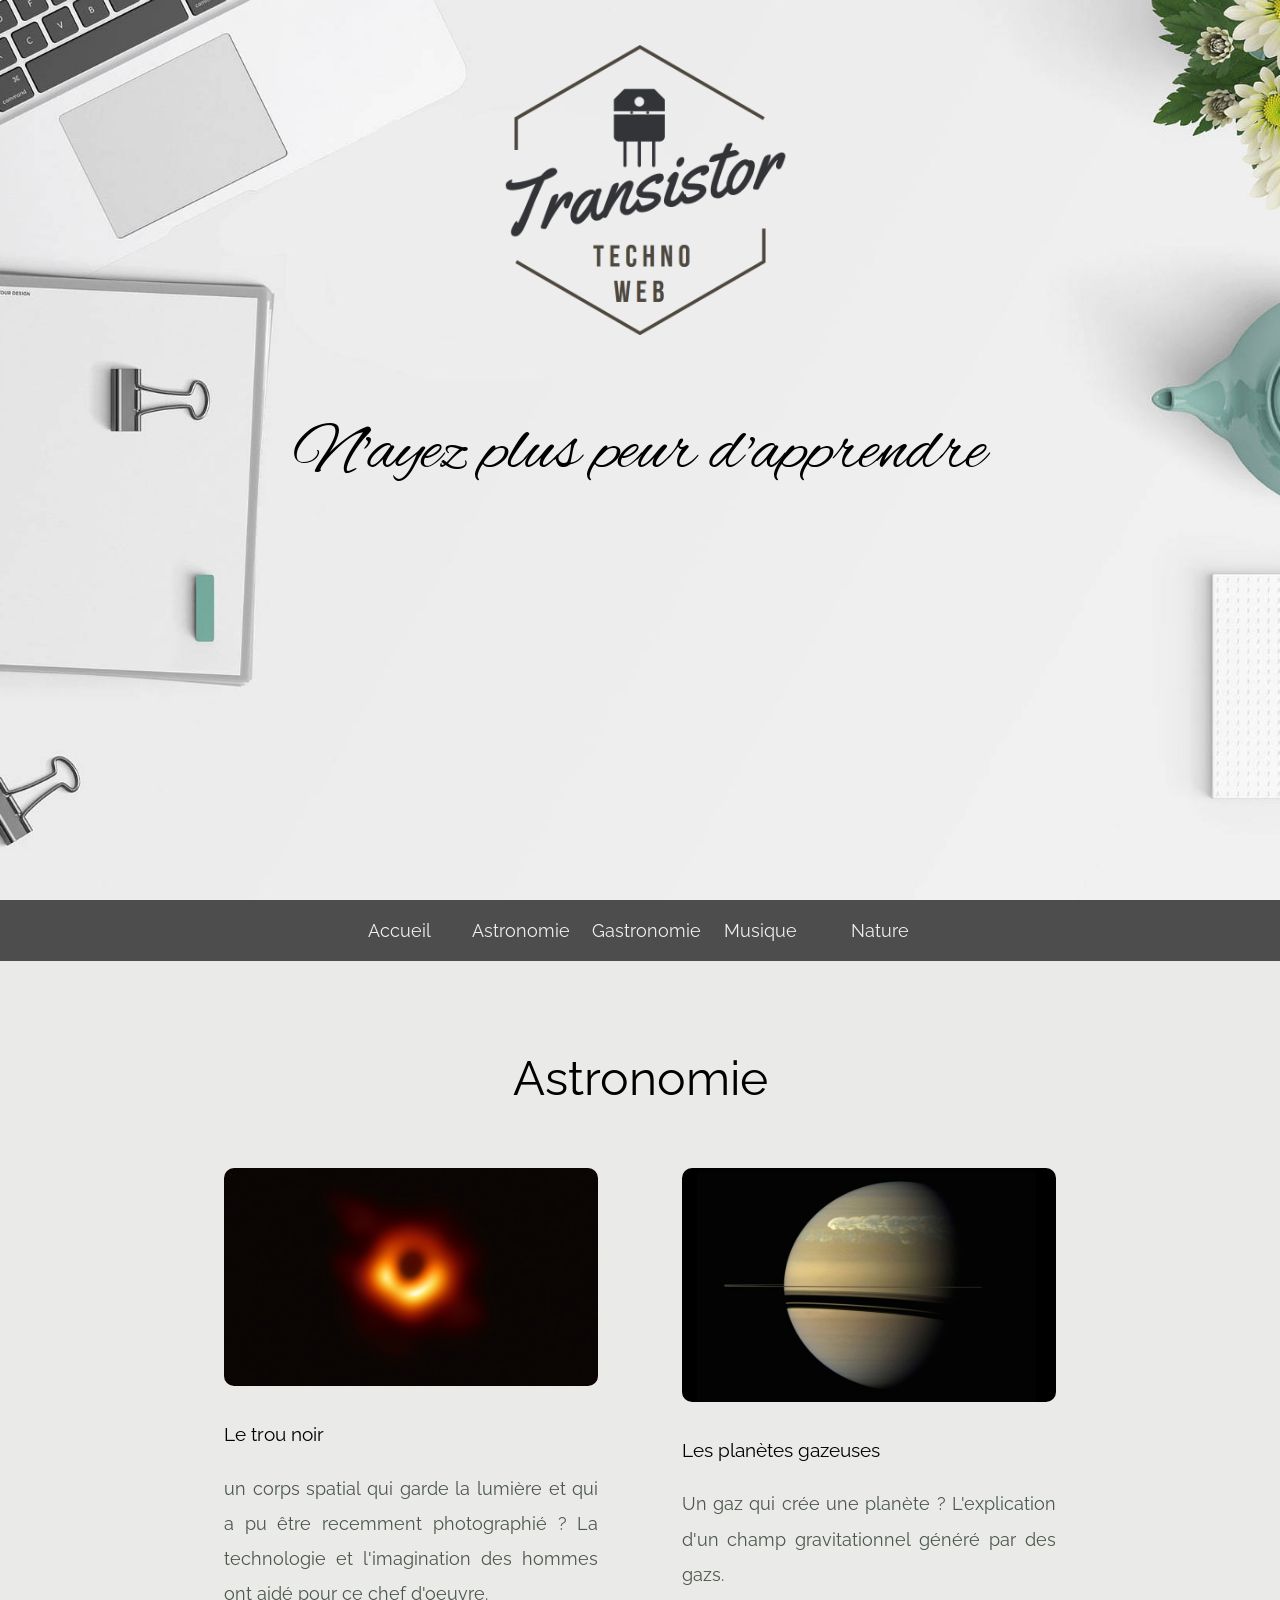
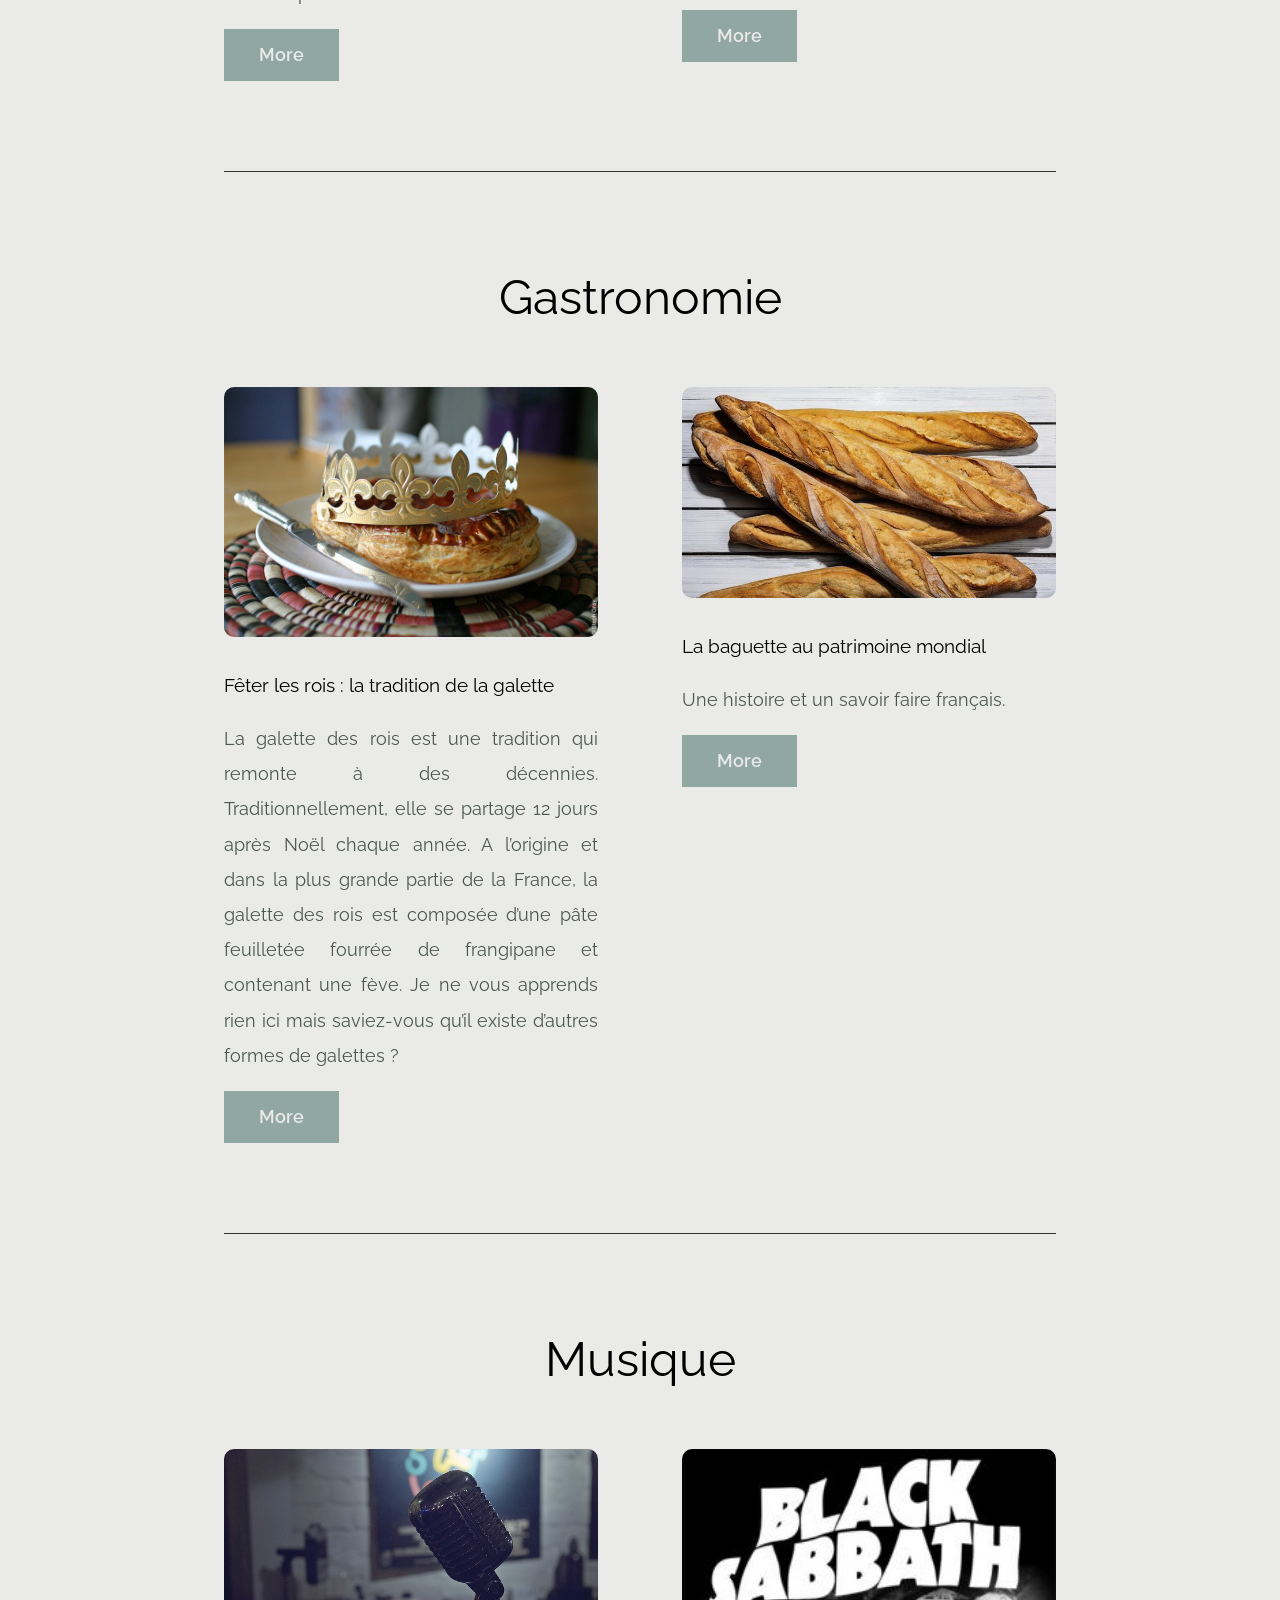
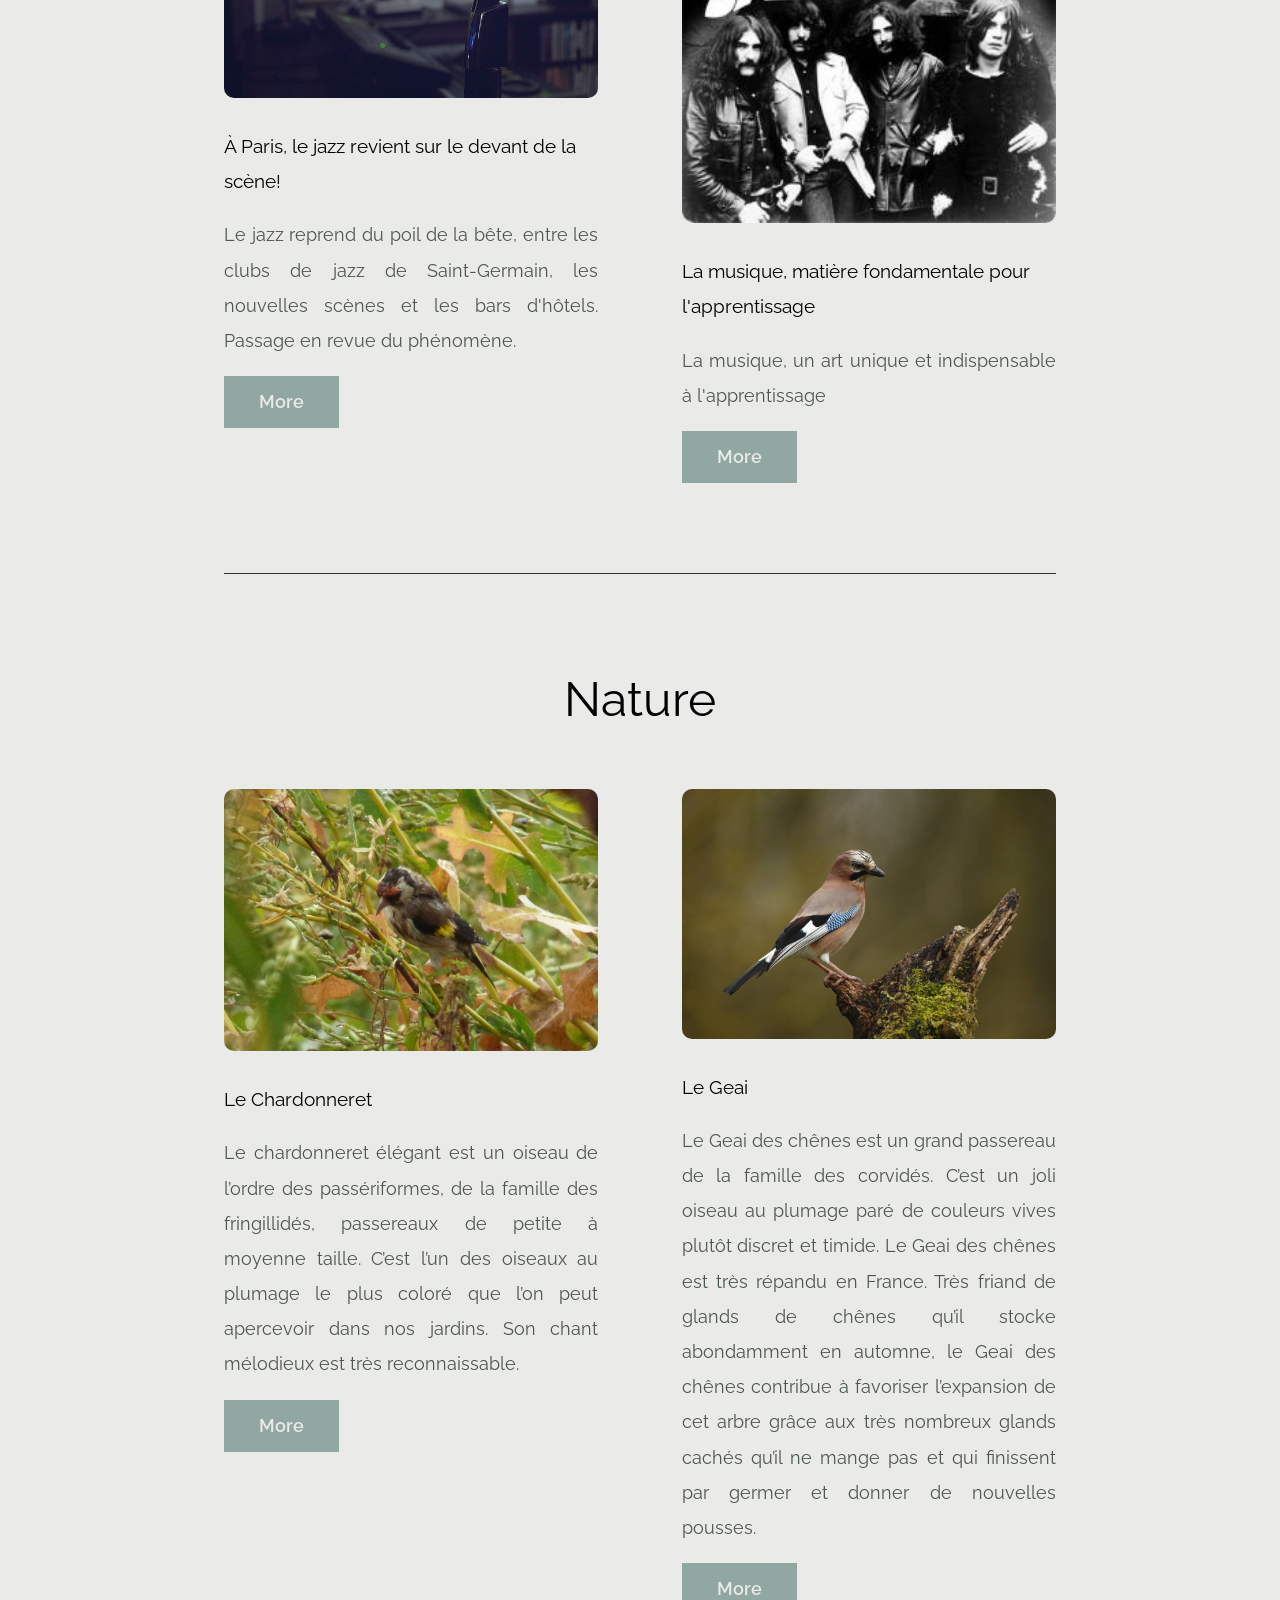
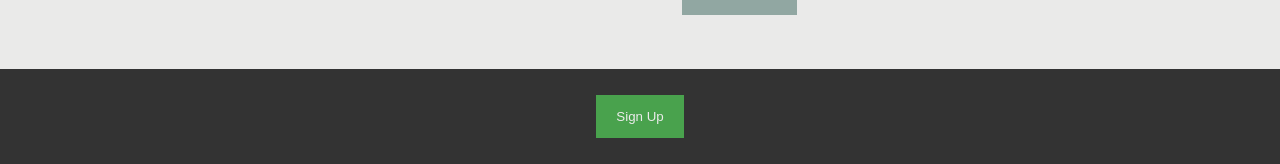
==== commit 74547a99: "Add files via upload" ====
--- a/index.html
+++ b/index.html
@@ -6,7 +6,7 @@
 		<link type="text/css" rel="stylesheet" href="css/reset.css" >
 		<link type="text/css" rel="stylesheet" href="css/index.css" >
 	</head>
-	<body style="margin:0; padding:0;">
+	<body>
 
 		<!--	Header
 		--------------------------------->
@@ -52,10 +52,10 @@
 							<img src="imgs/part_1/pic_1.jpg" alt="Pic 01" />
 						</div>
 						<header>
-							<h3>Étoile Polaire</h3>
-						</header>
-						<p>
-							L'étoile polaire sert à indiquer le Nord aux astronomes et aux navigateurs depuis bien longtemps. Mais qu'a-t-elle de vraiment particulier ? Comment la repérer dans le ciel nocturne ?
+							<h3>Le trou noir</h3>
+						</header>
+						<p>
+							un corps spatial qui garde la lumière et qui a pu être recemment photographié ? La technologie et l'imagination des hommes ont aidé pour ce chef d'oeuvre.
 						</p>
 						<footer>
 							<a href="content/astronomie.html#article_1" class="button">More</a>
@@ -66,10 +66,10 @@
 							<img src="imgs/part_1/pic_2.jpg" alt="Pic 02" />
 						</div>
 						<header>
-							<h3>Les Pulsars</h3>
-						</header>
-						<p>
-							Les pulsars sont des étoiles à neutrons qui tournent très vite sur elle-même. On en dénombre environ 400 et leur période de rotation varie de 0,01 à 4 secondes !
+							<h3>Les planètes gazeuses</h3>
+						</header>
+						<p>
+							Un gaz qui crée une planète ? L'explication d'un champ gravitationnel généré par des gazs.
 						</p>
 						<footer>
 							<a href="content/astronomie.html#article_2" class="button">More</a>
@@ -109,7 +109,7 @@
 							<h3>La baguette au patrimoine mondial</h3>
 						</header>
 						<p>
-							Le ministère de la Culture fait de la résistance.
+							Une histoire et un savoir faire français.
 						</p>
 						<footer>
 							<a href="content/gastronomie.html#article_2" class="button">More</a>
@@ -128,9 +128,7 @@
 				</header>
 				<div class="flex">
 					<article>
-						<div class="image">
-							<img src="imgs/part_3/pic_1.jpg" alt="Pic 01" />
-						</div>
+						<div class="image"><img src="imgs/part_3/pic_1.jpg" alt="Pic 01" /></div>
 						<header>
 							<h3>À Paris, le jazz revient sur le devant de la scène!</h3>
 						</header>
@@ -199,21 +197,49 @@
 		<!--	Footer
 		--------------------------------->
 		<footer>
-  <div class="copyright">
-    <p>By Baptiste & Nathanaël</p>
-  </div>
-  <div class="social">
-    <a href="" class="support">Contact Us</a>
-    <a href="https://www.facebook.com/bayl.nat" class="face">f</a>
-    <a href="https://twitter.com/nathanael_bayle" class="tweet">t</a>
-    <a href="https://fr.linkedin.com/in/nathanael-bayle" class="linked">in</a>
-  </div>
-</footer>
+			<div class="foot">
+				<button onclick="document.getElementById('inscription').style.display='block'" style="width:auto;">Sign Up</button>
+
+				<div id="inscription" class="modal">
+				  <span onclick="document.getElementById('inscription').style.display='none'" class="close" title="Close Modal">&times;</span>
+				  <form method="get" class="modal-content" action="../htbin/register.py">
+				    <div class="container">
+				      <h1>Sign Up</h1>
+				      <p>Please fill in this form to create an account.</p>
+				      <hr>
+							<label for="username"><b>User Name</b></label>
+							<input type="text" placeholder="Enter User Name" id="username" name="username" required minlength="6">
+
+							<label for="firstname"><b>First Name</b></label>
+							<input type="text" placeholder="Enter First Name" id="firstname" name="firstname" required><br>
+
+							<label for="lastname"><b>Last Name</b></label>
+							<input type="text" placeholder="Enter Last Name" id="lastname" name="lastname" required><br>
+
+				      <label for="useremail"><b>Email</b></label>
+				      <input type="text" placeholder="Enter Email" id="useremail" name="useremail" required>
+
+				      <label for="userpwd"><b>Password</b></label>
+				      <input type="password" placeholder="Enter Password" id="userpdw" name="userpwd" required>
+
+							<label for="birthdate"><b>Birth Date</b></label><br>
+							<input type="text" placeholder="Enter Birth Date" id="birthdate" name="birthdate">
+
+				      <div class="clearfix">
+				        <button type="button" onclick="document.getElementById('inscription').style.display='none'" class="cancelbtn">Cancel</button>
+				        <button type="submit" class="signupbtn">Sign Up</button>
+				      </div>
+				    </div>
+				  </form>
+				</div>
+			</div>
+		</footer>
 
 		<!--	Javascript
 		--------------------------------->
 		<script type="text/javascript" src="js/jquery.js"></script>
 		<script type="text/javascript" src="js/script.js"></script>
+		<script type="text/javascript" src="js/inscription.js"></script>
 
 	</body>
 </html>
--- a/css/index.css
+++ b/css/index.css
@@ -13,6 +13,8 @@
 	font-size: 110%;
 	font-family: "Raleway", Arial, Helvetica, sans-serif;
   background-color: rgb(234, 234, 233);
+  margin: 0;
+  padding: 0;
 }
 
 /******* Titres *******/
@@ -78,25 +80,19 @@
 	background-size: cover;
 }
 
-@media (max-width:1200px) {
+@media screen and (max-width:1200px) {
   	.banner {
       height: 65vh;
       background-position: right;
     }
 }
 
-@media (orientation: landscape) and (max-width:max-height) {
-  .banner {
-    height: 100vh;
-  }
-}
-
 .logo {
 	margin-top: 5vh;
 	width: 25%;
 }
 
-@media (min-width:530px) and (max-width:1200px) {
+@media screen and (min-width:530px) and (max-width:1200px) {
   .logo {
     width: 300px;
   }
@@ -108,7 +104,7 @@
   }
 }
 
-@media (max-width:530px) {
+@media screen and (max-width:530px) {
 	.logo {
 		width: 200px;
 	}
@@ -133,7 +129,7 @@
 }
 
  a {
-	width: 10vw;
+	width: 9vw;
   display: inline-block;
   padding: 13px 10px 13px 10px;
   text-decoration: none;
@@ -148,13 +144,13 @@
   display: none;
 }
 
-@media (min-width:530px) and (max-width:1200px) {
+@media screen and (min-width:530px) and (max-width:1200px) {
   .nav a {
     width:19vw;
   }
 }
 
-@media (max-width:530px) {
+@media screen and (max-width:530px) {
 	.nav {
 		  height: 50px;
 			text-align: left;
@@ -242,7 +238,7 @@
   }
 }
 
-@media (max-width: 530px) {
+@media screen and (max-width: 530px) {
 	.flex article {
 		width: 100%;
 		margin-bottom: 3em;
@@ -338,7 +334,7 @@
   }
 }
 
-@media (max-width:530px) {
+@media handheld and (max-width:530px) {
 	.button {
 		padding: 0;
 		width: 100%;
@@ -346,65 +342,119 @@
 }
 
 /******* Footer *******/
-footer {
+footer .foot{
   width: 100%;
-  height: 8vh;
+  padding:2vh;
+  background-color: #333;
+  float:left;
+  text-align: center;
 }
 
 footer p {
-  padding-left: 10%;
+  color: #333;
+  font-size: 0.7em;
+  letter-spacing: 1px;
+  text-align: center;
+}
+
+footer h1 {
+  text-align:center;
+  width:100%;
+  margin-top:6%;
+}
+
+/******* Inscription *******/
+input[type=text], input[type=password] {
+  width: 100%;
+  padding: 15px;
+  margin: 5px 0 22px 0;
+  display: inline-block;
+  border: none;
+  background: #f1f1f1;
+}
+
+input[type=text]:focus, input[type=password]:focus {
+  background-color: #ddd;
+  outline: none;
+}
+
+button {
+  background-color: #4CAF50;
   color: white;
-  font-size: 0.7em;
-  text-transform: capitalize;
-  letter-spacing: 1px;
-}
-
-footer a {
- float: left;
- text-decoration: none;
- color: white;
- text-align: center;
- font-weight: bold;
-}
-
-.copyright {
+  padding: 14px 20px;
+  margin: 8px 0;
+  border: none;
+  cursor: pointer;
+  width: 100%;
+  opacity: 0.9;
+}
+
+button:hover {
+  opacity:1;
+}
+
+.cancelbtn {
+  padding: 14px 20px;
+  background-color: #f44336;
+}
+
+.cancelbtn, .signupbtn {
+  float: left;
   width: 50%;
-  height:100%;
-  float: left;
-  background-color: #888;
-}
-
-.social {
+}
+
+.container {
+  padding: 16px;
+}
+
+.modal {
+  display: none;
+  position: fixed;
+  z-index: 100;
+  left: 0;
+  top: 0;
+  width: 100%;
+  height: 100%;
+  overflow: auto;
+  background:rgba(0,0,0,0.5);
+  padding-top: 50px;
+  text-align: left;
+}
+
+.modal-content {
+  background-color: #fefefe;
+  margin: 5% auto 15% auto;
+  border: 1px solid #888;
   width: 50%;
-  height:100%;
-  float: right;
-  background-color: #333;
-}
-
-.linked {
-  background-color: #1E83AE;
-  font-size:1.2em;
-  width: 20%;
-  height: 100%;
-}
-
-.face {
-  background-color: #3D5B94;
-  font-size: 1.2em;
-  width: 20%;
-  height: 100%;
-}
-
-.tweet {
-  background-color: #3DACDD;
-  font-size: 1.2em;
-  width: 20%;
-  height: 100%;
-}
-
-.support {
-  background-color: #6dcd9a;
-  font-size: 0.8em;
-  width: 40%;
-  height: 100%;
-}
+}
+
+hr {
+  border: 1px solid #f1f1f1;
+}
+
+.close {
+  position: absolute;
+  right: 35px;
+  top: 15px;
+  font-size: 40px;
+  font-weight: bold;
+  color: #f1f1f1;
+}
+
+.close:hover,
+.close:focus {
+  color: #f44336;
+  cursor: pointer;
+}
+
+.clearfix::after {
+  content: "";
+  clear: both;
+  display: table;
+}
+
+@media screen and (max-width: 300px) {
+  .cancelbtn, .signupbtn {
+     width: 100%;
+  }
+}
